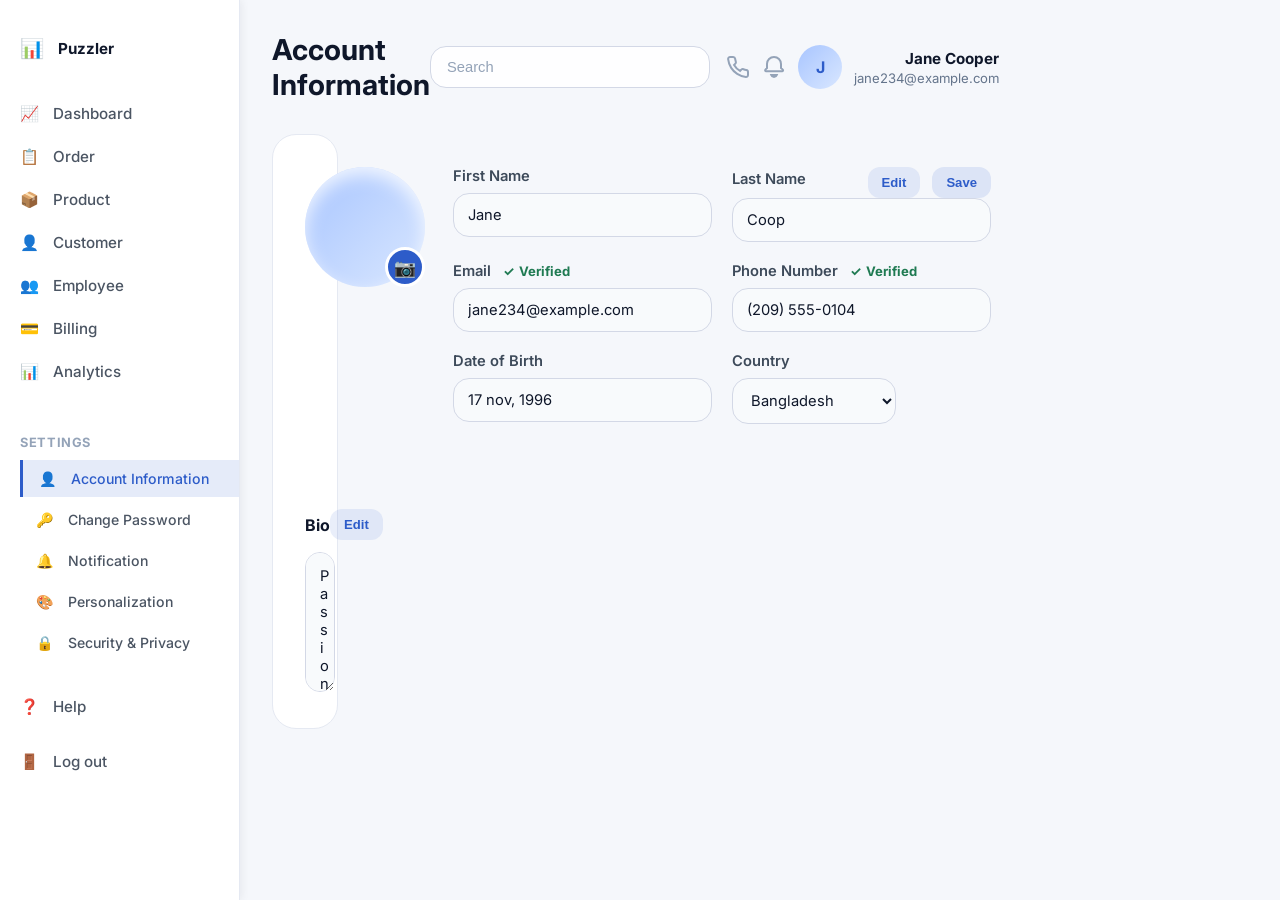
==== account-info.html @ 043b0a89 "Commit Co-authored-by: Copilot <copilot@github.com>" ====
<!DOCTYPE html>
<html lang="en">
<head>
  <meta charset="UTF-8" />
  <meta name="viewport" content="width=device-width, initial-scale=1.0" />
  <title>Account Information - Accountify</title>
  <link rel="preconnect" href="https://fonts.googleapis.com" />
  <link rel="preconnect" href="https://fonts.gstatic.com" crossorigin />
  <link href="https://fonts.googleapis.com/css2?family=Inter:wght@400;500;600;700&display=swap" rel="stylesheet" />
  <link rel="stylesheet" href="styles.css" />
  <style>
    body {
      background: #f5f7fb;
      min-height: 100vh;
      display: flex;
      margin: 0;
      padding: 0;
    }

    .page-container {
      display: grid;
      grid-template-columns: 240px 1fr;
      width: 100%;
      min-height: 100vh;
    }

    .sidebar {
      background: rgba(255, 255, 255, 0.95);
      border-right: 1px solid #e5e9f2;
      padding: 24px 0;
      position: fixed;
      left: 0;
      top: 0;
      width: 240px;
      height: 100vh;
      overflow-y: auto;
      box-shadow: 2px 0 8px rgba(15, 23, 42, 0.06);
    }

    .sidebar-item {
      display: flex;
      align-items: center;
      gap: 14px;
      padding: 12px 20px;
      color: #4b5563;
      text-decoration: none;
      font-size: 0.95rem;
      font-weight: 500;
      transition: background 0.2s ease, color 0.2s ease;
    }

    .sidebar-item:hover {
      background: rgba(45, 92, 201, 0.08);
      color: #2d5cc9;
    }

    .sidebar-item.active {
      background: rgba(45, 92, 201, 0.12);
      color: #2d5cc9;
      border-left: 3px solid #2d5cc9;
      padding-left: 17px;
    }

    .sidebar-section-title {
      padding: 18px 20px 10px;
      font-size: 0.8rem;
      font-weight: 700;
      color: #94a3b8;
      text-transform: uppercase;
      letter-spacing: 0.05em;
    }

    .sidebar-submenu {
      display: flex;
      flex-direction: column;
      gap: 4px;
      margin-left: 20px;
    }

    .sidebar-submenu .sidebar-item {
      padding: 10px 16px;
      font-size: 0.88rem;
    }

    .main-content {
      margin-left: 240px;
      padding: 32px;
      display: flex;
      flex-direction: column;
    }

    .account-header {
      display: flex;
      justify-content: space-between;
      align-items: center;
      margin-bottom: 32px;
    }

    .account-header h1 {
      margin: 0;
      font-size: 1.8rem;
      font-weight: 700;
      color: #0f172a;
    }

    .header-actions {
      display: flex;
      align-items: center;
      gap: 16px;
    }

    .search-box {
      width: 280px;
      padding: 12px 16px;
      border: 1px solid #d3d8e6;
      border-radius: 16px;
      background: rgba(255, 255, 255, 0.9);
      color: #4b5563;
      font-size: 0.92rem;
    }

    .search-box::placeholder {
      color: #94a3b8;
    }

    .user-profile-header {
      display: flex;
      align-items: center;
      gap: 12px;
    }

    .user-avatar {
      width: 44px;
      height: 44px;
      border-radius: 50%;
      background: linear-gradient(135deg, #a8c5ff, #d9e7ff);
      display: grid;
      place-items: center;
      color: #2d5cc9;
      font-weight: 700;
    }

    .user-info {
      text-align: right;
    }

    .user-name {
      margin: 0;
      font-size: 0.95rem;
      font-weight: 700;
      color: #0f172a;
    }

    .user-email {
      margin: 2px 0 0;
      font-size: 0.82rem;
      color: #64748b;
    }

    .account-content {
      background: rgba(255, 255, 255, 0.98);
      border: 1px solid #e5e9f2;
      border-radius: 24px;
      padding: 32px;
    }

    .profile-section {
      display: grid;
      grid-template-columns: 1fr 1fr;
      gap: 28px;
      margin-bottom: 36px;
      padding-bottom: 28px;
      border-bottom: 1px solid #f0f4f8;
    }

    .avatar-upload {
      display: flex;
      flex-direction: column;
      align-items: center;
    }

    .avatar-lg {
      width: 120px;
      height: 120px;
      border-radius: 50%;
      background: linear-gradient(135deg, #a8c5ff, #d9e7ff);
      display: grid;
      place-items: center;
      margin-bottom: 16px;
      position: relative;
    }

    .avatar-camera {
      position: absolute;
      bottom: 0;
      right: 0;
      width: 40px;
      height: 40px;
      border-radius: 50%;
      background: #2d5cc9;
      border: 3px solid white;
      display: grid;
      place-items: center;
      color: white;
      cursor: pointer;
      font-size: 1.1rem;
    }

    .form-group {
      margin-bottom: 20px;
    }

    .form-group label {
      display: block;
      margin-bottom: 8px;
      font-weight: 600;
      color: #3d4a5a;
      font-size: 0.92rem;
    }

    .form-row {
      display: grid;
      grid-template-columns: 1fr 1fr;
      gap: 20px;
    }

    .form-row.full {
      grid-template-columns: 1fr;
    }

    .form-input {
      padding: 12px 14px;
      border: 1px solid #d3d8e6;
      border-radius: 16px;
      background: #f8fafc;
      color: #0f172a;
      font-size: 0.92rem;
      font-family: inherit;
      transition: border-color 0.2s ease, box-shadow 0.2s ease;
    }

    .form-input:focus {
      outline: none;
      border-color: #2d5cc9;
      box-shadow: 0 0 0 5px rgba(45, 92, 201, 0.1);
    }

    .verified-badge {
      display: inline-flex;
      align-items: center;
      gap: 4px;
      margin-left: 8px;
      color: #1f7a52;
      font-size: 0.82rem;
      font-weight: 700;
    }

    .verified-badge::before {
      content: '✓';
      color: #1f7a52;
    }

    .field-actions {
      display: flex;
      gap: 12px;
      margin-left: auto;
    }

    .btn-edit {
      padding: 8px 14px;
      border: none;
      border-radius: 12px;
      background: rgba(45, 92, 201, 0.1);
      color: #2d5cc9;
      font-weight: 700;
      font-size: 0.82rem;
      cursor: pointer;
      transition: background 0.2s ease;
    }

    .btn-edit:hover {
      background: rgba(45, 92, 201, 0.18);
    }

    .btn-save {
      padding: 8px 14px;
      border: none;
      border-radius: 12px;
      background: rgba(45, 92, 201, 0.12);
      color: #2d5cc9;
      font-weight: 700;
      font-size: 0.82rem;
      cursor: pointer;
      transition: background 0.2s ease;
    }

    .btn-save:hover {
      background: rgba(45, 92, 201, 0.2);
    }

    .bio-section {
      margin-top: 28px;
    }

    .bio-header {
      display: flex;
      justify-content: space-between;
      align-items: center;
      margin-bottom: 12px;
    }

    .bio-header label {
      font-weight: 700;
      color: #0f172a;
    }

    .bio-textarea {
      width: 100%;
      min-height: 140px;
      padding: 14px;
      border: 1px solid #d3d8e6;
      border-radius: 16px;
      background: #f8fafc;
      color: #0f172a;
      font-family: inherit;
      font-size: 0.92rem;
      resize: vertical;
      transition: border-color 0.2s ease, box-shadow 0.2s ease;
    }

    .bio-textarea:focus {
      outline: none;
      border-color: #2d5cc9;
      box-shadow: 0 0 0 5px rgba(45, 92, 201, 0.1);
    }

    @media (max-width: 1024px) {
      .form-row {
        grid-template-columns: 1fr;
      }

      .profile-section {
        grid-template-columns: 1fr;
      }

      .page-container {
        grid-template-columns: 200px 1fr;
      }

      .main-content {
        margin-left: 200px;
      }

      .sidebar {
        width: 200px;
      }
    }

    @media (max-width: 768px) {
      .page-container {
        grid-template-columns: 1fr;
      }

      .sidebar {
        width: 100%;
        height: auto;
        position: relative;
        border-right: none;
        border-bottom: 1px solid #e5e9f2;
      }

      .main-content {
        margin-left: 0;
        padding: 20px;
      }

      .account-header {
        flex-direction: column;
        align-items: flex-start;
      }

      .header-actions {
        width: 100%;
        flex-direction: column;
      }

      .search-box {
        width: 100%;
      }

      .user-profile-header {
        width: 100%;
        justify-content: space-between;
      }

      .user-info {
        text-align: left;
      }
    }
  </style>
</head>
<body>
  <div class="page-container">
    <aside class="sidebar">
      <div class="sidebar-item" style="margin-bottom: 20px;">
        <span style="font-size: 1.2rem;">📊</span>
        <span style="font-weight: 700; color: #0f172a;">Puzzler</span>
      </div>
      <a href="index.html" class="sidebar-item">
        <span>📈</span>
        <span>Dashboard</span>
      </a>
      <a href="#" class="sidebar-item">
        <span>📋</span>
        <span>Order</span>
      </a>
      <a href="#" class="sidebar-item">
        <span>📦</span>
        <span>Product</span>
      </a>
      <a href="#" class="sidebar-item">
        <span>👤</span>
        <span>Customer</span>
      </a>
      <a href="#" class="sidebar-item">
        <span>👥</span>
        <span>Employee</span>
      </a>
      <a href="#" class="sidebar-item">
        <span>💳</span>
        <span>Billing</span>
      </a>
      <a href="#" class="sidebar-item">
        <span>📊</span>
        <span>Analytics</span>
      </a>
      <div style="margin-top: 24px;">
        <div class="sidebar-section-title">Settings</div>
        <div class="sidebar-submenu">
          <a href="account-info.html" class="sidebar-item active">
            <span>👤</span>
            <span>Account Information</span>
          </a>
          <a href="#" class="sidebar-item">
            <span>🔑</span>
            <span>Change Password</span>
          </a>
          <a href="#" class="sidebar-item">
            <span>🔔</span>
            <span>Notification</span>
          </a>
          <a href="#" class="sidebar-item">
            <span>🎨</span>
            <span>Personalization</span>
          </a>
          <a href="#" class="sidebar-item">
            <span>🔒</span>
            <span>Security & Privacy</span>
          </a>
        </div>
      </div>
      <a href="#" class="sidebar-item" style="margin-top: 24px;">
        <span>❓</span>
        <span>Help</span>
      </a>
      <a href="index.html" class="sidebar-item" style="margin-top: 12px;">
        <span>🚪</span>
        <span>Log out</span>
      </a>
    </aside>

    <main class="main-content">
      <div class="account-header">
        <h1>Account Information</h1>
        <div class="header-actions">
          <input type="text" class="search-box" placeholder="Search" />
          <div class="user-profile-header">
            <div style="display: flex; gap: 12px; align-items: center;">
              <svg style="width: 24px; height: 24px; color: #94a3b8;" viewBox="0 0 24 24" fill="none" stroke="currentColor" stroke-width="2"><path d="M22 16.92v3a2 2 0 0 1-2.18 2 19.79 19.79 0 0 1-8.63-3.07 19.5 19.5 0 0 1-6-6 19.79 19.79 0 0 1-3.07-8.67A2 2 0 0 1 4.11 2h3a2 2 0 0 1 2 1.72 12.84 12.84 0 0 0 .7 2.81 2 2 0 0 1-.45 2.11L8.09 9.91a16 16 0 0 0 6 6l1.27-1.27a2 2 0 0 1 2.11-.45 12.84 12.84 0 0 0 2.81.7A2 2 0 0 1 22 16.92z"></path></svg>
              <svg style="width: 24px; height: 24px; color: #94a3b8;" viewBox="0 0 24 24" fill="none" stroke="currentColor" stroke-width="2"><path d="M12 2a7 7 0 0 0-7 7v4l-1.6 1.6a1 1 0 0 0 .7 1.7h16a1 1 0 0 0 .7-1.7L19 13V9a7 7 0 0 0-7-7Zm0 20a3 3 0 0 0 2.83-2H9.17A3 3 0 0 0 12 22Z"/></svg>
            </div>
            <div class="user-avatar">J</div>
            <div class="user-info">
              <p class="user-name">Jane Cooper</p>
              <p class="user-email">jane234@example.com</p>
            </div>
          </div>
        </div>
      </div>

      <div class="account-content">
        <div class="profile-section">
          <div class="avatar-upload">
            <div class="avatar-lg">
              <div class="avatar-camera">📷</div>
            </div>
          </div>

          <div>
            <div class="form-row">
              <div class="form-group">
                <label>First Name</label>
                <input type="text" class="form-input" value="Jane" />
              </div>
              <div class="form-group">
                <div style="display: flex; justify-content: space-between; align-items: center;">
                  <label>Last Name</label>
                  <div class="field-actions">
                    <button class="btn-edit">Edit</button>
                    <button class="btn-save">Save</button>
                  </div>
                </div>
                <input type="text" class="form-input" value="Coop" />
              </div>
            </div>

            <div class="form-row">
              <div class="form-group">
                <label>Email <span class="verified-badge">Verified</span></label>
                <input type="email" class="form-input" value="jane234@example.com" />
              </div>
              <div class="form-group">
                <label>Phone Number <span class="verified-badge">Verified</span></label>
                <input type="tel" class="form-input" value="(209) 555-0104" />
              </div>
            </div>

            <div class="form-row">
              <div class="form-group">
                <label>Date of Birth</label>
                <input type="text" class="form-input" value="17 nov, 1996" />
              </div>
              <div class="form-group">
                <label>Country</label>
                <select class="form-input" style="cursor: pointer;">
                  <option>Bangladesh</option>
                  <option>United States</option>
                  <option>United Kingdom</option>
                </select>
              </div>
            </div>
          </div>
        </div>

        <div class="bio-section">
          <div class="bio-header">
            <label>Bio</label>
            <button class="btn-edit">Edit</button>
          </div>
          <textarea class="bio-textarea" readonly>Passionate about connecting businesses with the goodness of nature! 🌱 I'm on a mission to make organic food, medicine, fruits, and FMCG products easily accessible to B2B partners. 🌾 Health and sustainability drive my business ethos. 🌿 I love working closely with businesses that share our values. Let's grow together! 🌾</textarea>
        </div>
      </div>
    </main>
  </div>
</body>
</html>
---- styles.css ----
:root {
  color-scheme: light;
  font-family: 'Inter', system-ui, -apple-system, BlinkMacSystemFont, 'Segoe UI', sans-serif;
  color: #1a1f29;
  background: radial-gradient(circle at top left, rgba(255, 240, 179, 0.95), transparent 30%),
    radial-gradient(circle at top right, rgba(100, 125, 255, 0.18), transparent 25%),
    linear-gradient(135deg, #ffda6a 0%, #2d5cc9 100%);
}

* {
  box-sizing: border-box;
}

html, body {
  margin: 0;
  min-height: 100%;
}

body {
  min-height: 100vh;
  display: grid;
  place-items: center;
  padding: 24px;
  background: radial-gradient(circle at 15% 10%, rgba(255, 255, 255, 0.72), transparent 18%),
    radial-gradient(circle at 85% 20%, rgba(255, 255, 255, 0.18), transparent 18%),
    linear-gradient(135deg, #ffda6a 0%, #2d5cc9 100%);
}

.page-shell {
  width: min(1480px, 100%);
  margin: 0 auto;
}

.dashboard-shell {
  background: rgba(255, 255, 255, 0.55);
  border: 1px solid rgba(255, 255, 255, 0.55);
  box-shadow: 0 40px 120px rgba(36, 54, 136, 0.18);
  backdrop-filter: blur(25px);
  border-radius: 28px;
  padding: 32px;
}

.topbar {
  display: flex;
  align-items: center;
  justify-content: space-between;
  gap: 24px;
  margin-bottom: 32px;
}

.brand-group {
  display: flex;
  align-items: center;
  gap: 14px;
}

.brand-mark {
  width: 46px;
  height: 46px;
  border-radius: 16px;
  display: grid;
  place-items: center;
  background: rgba(255, 255, 255, 0.7);
  color: #2d5cc9;
  font-weight: 700;
  box-shadow: inset 0 1px 0 rgba(255, 255, 255, 0.8);
}

.brand-name {
  font-size: 1.15rem;
  font-weight: 700;
  letter-spacing: -0.02em;
}

.top-nav {
  display: flex;
  flex-wrap: wrap;
  align-items: center;
  gap: 12px;
}

.top-nav a {
  color: #4b556a;
  text-decoration: none;
  padding: 12px 18px;
  border-radius: 999px;
  font-size: 0.95rem;
  transition: background 0.25s ease, color 0.25s ease;
}

.top-nav a:hover {
  background: rgba(255, 255, 255, 0.75);
  color: #111827;
}

.top-nav a.active {
  background: rgba(29, 30, 48, 0.88);
  color: #f8fafc;
}

.top-actions {
  display: flex;
  align-items: center;
  gap: 14px;
}

.icon-btn {
  width: 44px;
  height: 44px;
  border: none;
  border-radius: 16px;
  background: rgba(255, 255, 255, 0.65);
  display: grid;
  place-items: center;
  color: #3b4b6b;
  box-shadow: 0 10px 24px rgba(21, 41, 87, 0.08);
  transition: transform 0.25s ease, background 0.25s ease;
}

.icon-btn:hover {
  transform: translateY(-1px);
  background: rgba(255, 255, 255, 0.95);
}

.icon-btn svg {
  width: 20px;
  height: 20px;
  fill: currentColor;
}

.icon-btn .dot {
  position: absolute;
  top: 9px;
  right: 9px;
  width: 8px;
  height: 8px;
  border-radius: 50%;
  background: #2d5cc9;
}

.avatar-sm,
.avatar-lg {
  border-radius: 50%;
  box-shadow: inset 0 8px 18px rgba(255, 255, 255, 0.8);
  object-fit: cover;
}

..avatar-img {
  display: block;
}

.account-trigger {
  cursor: pointer;
}

.modal-overlay {
  position: fixed;
  inset: 0;
  display: flex;
  align-items: center;
  justify-content: center;
  padding: 28px;
  background: rgba(15, 23, 42, 0.35);
  backdrop-filter: blur(6px);
  opacity: 0;
  pointer-events: none;
  transition: opacity 0.25s ease;
  z-index: 50;
}

.modal-overlay.active {
  opacity: 1;
  pointer-events: auto;
}

.login-modal {
  width: min(460px, 100%);
  background: rgba(255, 255, 255, 0.97);
  border-radius: 26px;
  border: 1px solid rgba(255, 255, 255, 0.92);
  padding: 32px 28px 24px;
  box-shadow: 0 32px 90px rgba(15, 24, 63, 0.25);
  position: relative;
}

.modal-close {
  position: absolute;
  top: 18px;
  right: 18px;
  width: 38px;
  height: 38px;
  border: none;
  border-radius: 14px;
  background: rgba(236, 241, 255, 0.95);
  color: #475569;
  display: grid;
  place-items: center;
  cursor: pointer;
}

.modal-close:hover {
  background: rgba(255, 255, 255, 1);
}

.login-modal h2 {
  margin: 0;
  font-size: 1.35rem;
  font-weight: 700;
  text-align: center;
  color: #111827;
}

.login-field {
  margin-top: 22px;
}

.login-field label {
  display: block;
  margin-bottom: 10px;
  color: #4b5563;
  font-size: 0.92rem;
  font-weight: 600;
}

.login-field input {
  width: 100%;
  border: 1px solid #d3d8e6;
  border-radius: 18px;
  padding: 16px 16px;
  background: #f8fafc;
  color: #0f172a;
  font-size: 1rem;
  outline: none;
  transition: border-color 0.2s ease, box-shadow 0.2s ease;
}

.login-field input:focus {
  border-color: #7d9cff;
  box-shadow: 0 0 0 5px rgba(125, 156, 255, 0.15);
}

.login-btn {
  width: 100%;
  margin-top: 22px;
  padding: 16px;
  border: none;
  border-radius: 18px;
  background: #2d5cc9;
  color: #ffffff;
  font-size: 1rem;
  font-weight: 700;
  cursor: pointer;
  transition: transform 0.2s ease, box-shadow 0.2s ease;
}

.login-btn:hover {
  transform: translateY(-1px);
  box-shadow: 0 18px 35px rgba(45, 92, 201, 0.24);
}

.hidden {
  display: none !important;
}

.modal-actions {
  display: flex;
  justify-content: space-between;
  align-items: center;
  margin-top: 20px;
  color: #64748b;
  font-size: 0.92rem;
}

.modal-actions a {
  color: #2d5cc9;
  text-decoration: none;
  font-weight: 700;
}

.avatar-sm {
  width: 44px;
  height: 44px;
}

.avatar-lg {
  width: 96px;
  height: 96px;
  margin-bottom: 20px;
}

.content-grid {
  display: grid;
  gap: 28px;
  grid-template-columns: 340px 1fr;
}

.sidebar-card,
.main-cards {
  background: rgba(255, 255, 255, 0.66);
  border: 1px solid rgba(255, 255, 255, 0.7);
  backdrop-filter: blur(20px);
  border-radius: 28px;
  padding: 26px;
  box-shadow: 0 18px 60px rgba(23, 37, 84, 0.08);
}

.profile-card {
  text-align: center;
  padding: 24px 18px;
  border-radius: 28px;
  background: rgba(255, 255, 255, 0.9);
  border: 1px solid rgba(255, 255, 255, 0.8);
}

.profile-text h1 {
  margin: 0;
  font-size: 1.45rem;
  line-height: 1.2;
}

.profile-text p {
  margin: 10px 0 16px;
  color: #5b677b;
  font-size: 0.95rem;
}

.badge {
  display: inline-flex;
  padding: 8px 14px;
  border-radius: 999px;
  background: rgba(45, 92, 201, 0.12);
  color: #2d5cc9;
  font-size: 0.85rem;
  font-weight: 600;
}

.actions-row {
  margin-top: 24px;
  display: grid;
  grid-template-columns: repeat(4, minmax(0, 1fr));
  gap: 14px;
}

.action-icon {
  min-height: 64px;
  border: none;
  border-radius: 22px;
  background: rgba(255, 255, 255, 0.84);
  display: grid;
  place-items: center;
  color: #2e3d62;
  box-shadow: 0 10px 24px rgba(21, 41, 87, 0.06);
  transition: transform 0.2s ease;
}

.action-icon:hover {
  transform: translateY(-2px);
}

.action-icon svg {
  width: 24px;
  height: 24px;
  fill: currentColor;
}

.detail-group {
  margin-top: 28px;
}

.detail-header {
  margin-bottom: 18px;
  font-weight: 600;
  color: #2b3a57;
}

.detail-row {
  display: grid;
  grid-template-columns: 52px 1fr 40px;
  align-items: center;
  gap: 14px;
  padding: 16px 18px;
  margin-bottom: 14px;
  border-radius: 20px;
  background: rgba(247, 249, 255, 0.95);
  border: 1px solid rgba(225, 231, 255, 0.9);
}

.detail-icon {
  width: 52px;
  height: 52px;
  border-radius: 18px;
  display: grid;
  place-items: center;
  background: #f4f7ff;
  color: #2d5cc9;
  font-weight: 700;
}

.detail-row strong {
  display: block;
  font-size: 0.92rem;
  margin-bottom: 4px;
  color: #263248;
}

.detail-row p {
  margin: 0;
  color: #67738a;
  font-size: 0.92rem;
  word-break: break-word;
}

.mini-btn {
  width: 38px;
  height: 38px;
  border: none;
  border-radius: 14px;
  background: rgba(255, 255, 255, 0.92);
  color: #4b5563;
  cursor: pointer;
}

.stats-grid {
  display: grid;
  grid-template-columns: repeat(3, minmax(0, 1fr));
  gap: 20px;
  margin-bottom: 28px;
}

.stat-card {
  display: grid;
  grid-template-columns: 56px 1fr auto;
  align-items: center;
  gap: 16px;
  padding: 24px;
  border-radius: 24px;
  box-shadow: 0 18px 40px rgba(20, 31, 76, 0.08);
  background: rgba(255, 255, 255, 0.82);
  border: 1px solid rgba(255, 255, 255, 0.7);
}

.stat-icon {
  width: 56px;
  height: 56px;
  display: grid;
  place-items: center;
  border-radius: 18px;
  background: rgba(255, 255, 255, 0.9);
  box-shadow: inset 0 5px 14px rgba(255, 255, 255, 0.7);
  font-size: 1.35rem;
}

.stat-card h2 {
  margin: 4px 0 0;
  font-size: 1.6rem;
  letter-spacing: -0.03em;
}

.stat-card p {
  margin: 0;
  color: #6e7b96;
  font-weight: 500;
}

.stat-badge {
  display: inline-flex;
  padding: 10px 14px;
  border-radius: 999px;
  background: rgba(45, 92, 201, 0.1);
  color: #2d5cc9;
  font-weight: 700;
  font-size: 0.85rem;
}

.blue-card .stat-badge { background: rgba(68, 103, 255, 0.12); color: #2d5cc9; }
.green-card .stat-badge { background: rgba(60, 163, 124, 0.14); color: #1f7a52; }
.orange-card .stat-badge { background: rgba(255, 162, 77, 0.16); color: #b56a23; }

.detailed-panel {
  background: rgba(255, 255, 255, 0.78);
  border-radius: 28px;
  border: 1px solid rgba(255, 255, 255, 0.8);
  padding: 24px;
  box-shadow: inset 0 1px 0 rgba(255, 255, 255, 0.8);
}

.panel-heading {
  margin-bottom: 18px;
  font-weight: 700;
  font-size: 1rem;
}

.info-grid {
  display: grid;
  gap: 18px;
  grid-template-columns: repeat(3, minmax(0, 1fr));
}

.info-card {
  background: rgba(255, 255, 255, 0.85);
  border-radius: 24px;
  padding: 22px;
  border: 1px solid rgba(255, 255, 255, 0.85);
  box-shadow: 0 15px 30px rgba(24, 40, 89, 0.06);
}

.info-card small {
  color: #74819a;
  display: block;
  margin-bottom: 8px;
}

.info-card h3 {
  margin: 0;
  font-size: 1.05rem;
  line-height: 1.35;
}

.info-footer {
  margin-top: 22px;
  display: flex;
  justify-content: space-between;
  align-items: center;
  gap: 12px;
}

.info-footer p {
  margin: 0;
  font-size: 1rem;
  font-weight: 700;
}

.status-pill {
  padding: 8px 12px;
  border-radius: 999px;
  font-size: 0.82rem;
  font-weight: 700;
  text-transform: uppercase;
  letter-spacing: 0.04em;
}

.status-pill.in-progress { background: rgba(60, 163, 249, 0.14); color: #156fbd; }
.status-pill.completed { background: rgba(74, 212, 145, 0.18); color: #1d7c55; }
.status-pill.reviewing { background: rgba(255, 177, 75, 0.14); color: #9f5b11; }
.status-pill.assigned { background: rgba(145, 158, 171, 0.16); color: #4f5d77; }
.status-pill.rejected { background: rgba(199, 206, 218, 0.18); color: #6f7d96; }

.info-blue { background: linear-gradient(135deg, rgba(81, 136, 255, 0.16), rgba(255,255,255,0.68)); }
.info-green { background: linear-gradient(135deg, rgba(122, 214, 165, 0.16), rgba(255,255,255,0.72)); }
.info-orange { background: linear-gradient(135deg, rgba(255, 175, 98, 0.16), rgba(255,255,255,0.72)); }
.info-gray { background: rgba(249, 250, 253, 0.95); }
.info-light { background: rgba(250, 251, 255, 0.92); }

.bottom-cards {
  display: grid;
  grid-template-columns: 1.35fr 1fr;
  gap: 22px;
  margin-top: 28px;
}

.analytics-card,
.funnel-card {
  background: rgba(255, 255, 255, 0.88);
  border-radius: 28px;
  border: 1px solid rgba(255, 255, 255, 0.8);
  padding: 24px;
  box-shadow: 0 18px 40px rgba(23, 37, 84, 0.07);
}

.chart-shell {
  position: relative;
  margin: 18px 0 12px;
  padding: 20px;
  border-radius: 28px;
  background: rgba(240, 252, 244, 0.9);
}

.chart-tooltip {
  position: absolute;
  top: 16px;
  left: 38%;
  padding: 10px 14px;
  border-radius: 16px;
  background: #ffffff;
  border: 1px solid rgba(45, 92, 201, 0.12);
  color: #1f6d4c;
  font-weight: 700;
  box-shadow: 0 18px 32px rgba(56, 103, 93, 0.08);
}

.chart-graphic {
  width: 100%;
  display: block;
}

.chart-meta {
  display: flex;
  justify-content: space-between;
  color: #64748b;
  font-size: 0.92rem;
  margin-top: 12px;
}

.chart-note {
  margin: 16px 0 0;
  color: #5d6c85;
  font-size: 0.96rem;
}

.funnel-item {
  display: flex;
  justify-content: space-between;
  align-items: flex-start;
  gap: 20px;
  padding: 18px 20px;
  margin-bottom: 16px;
  background: rgba(248, 250, 255, 0.95);
  border-radius: 22px;
  border: 1px solid rgba(226, 232, 240, 0.9);
}

.funnel-item:last-child {
  margin-bottom: 0;
}

.funnel-item strong {
  display: block;
  color: #212d4f;
  font-size: 1rem;
  margin-bottom: 6px;
}

.funnel-item p {
  margin: 0;
  color: #66788a;
  font-size: 0.92rem;
}

.funnel-item span {
  display: block;
  font-size: 1rem;
  font-weight: 700;
  color: #1e293b;
  margin-bottom: 8px;
}

.funnel-item small {
  color: #6b7d93;
}

@media (max-width: 1180px) {
  .content-grid {
    grid-template-columns: 1fr;
  }
  .stats-grid {
    grid-template-columns: 1fr;
  }
  .info-grid {
    grid-template-columns: 1fr;
  }
  .bottom-cards {
    grid-template-columns: 1fr;
  }
}

@media (max-width: 720px) {
  body {
    padding: 16px;
  }
  .dashboard-shell {
    padding: 20px;
  }
  .topbar {
    flex-direction: column;
    align-items: stretch;
  }
  .top-actions {
    justify-content: flex-end;
  }
  .top-nav {
    justify-content: center;
  }
}

.modal-back {
  position: absolute;
  top: 18px;
  left: 18px;
  width: 38px;
  height: 38px;
  border: none;
  border-radius: 14px;
  background: rgba(236, 241, 255, 0.95);
  color: #475569;
  display: grid;
  place-items: center;
  cursor: pointer;
  font-size: 1.25rem;
  transition: background 0.2s ease;
}

.modal-back:hover {
  background: rgba(255, 255, 255, 1);
}

.verification-field {
  position: relative;
}

.verification-input-group {
  display: grid;
  grid-template-columns: 1fr auto;
  gap: 12px;
  align-items: stretch;
}

.verification-input-group input {
  width: 100%;
  border: 1px solid #d3d8e6;
  border-radius: 18px;
  padding: 16px;
  background: #f8fafc;
  color: #0f172a;
  font-size: 1rem;
  outline: none;
  transition: border-color 0.2s ease, box-shadow 0.2s ease;
}

.send-btn {
  padding: 12px 18px;
  border: 1px solid #d3d8e6;
  border-radius: 14px;
  background: rgba(255, 255, 255, 0.9);
  color: #2d5cc9;
  font-weight: 700;
  font-size: 0.88rem;
  cursor: pointer;
  transition: background 0.2s ease, border-color 0.2s ease;
}

.send-btn:hover {
  background: rgba(45, 92, 201, 0.08);
  border-color: #2d5cc9;
}

.reset-help {
  margin-top: 26px;
  padding-top: 24px;
  border-top: 1px solid #e2e8f0;
}

.help-question {
  margin: 0 0 14px;
  color: #3d4a5a;
  font-size: 0.95rem;
  font-weight: 600;
}

.help-list {
  margin: 0;
  padding-left: 20px;
  color: #5d6c85;
  font-size: 0.92rem;
  line-height: 1.6;
}

.help-list li {
  margin-bottom: 10px;
}

.help-list li:last-child {
  margin-bottom: 0;
}

.checkbox-field {
  display: flex;
  align-items: center;
}

.checkbox-field label {
  display: flex;
  align-items: center;
  gap: 10px;
  margin-bottom: 0;
  color: #4b5563;
  font-size: 0.92rem;
  font-weight: 500;
  cursor: pointer;
}

.checkbox-field input[type="checkbox"] {
  width: 20px;
  height: 20px;
  border-radius: 8px;
  border: 2px solid #d3d8e6;
  background: #f8fafc;
  cursor: pointer;
  accent-color: #2d5cc9;
}

.checkbox-field strong {
  color: #2d5cc9;
  text-decoration: underline;
  font-weight: 700;
}

.notification-wrapper {
  position: relative;
}

.notification-panel {
  position: absolute;
  top: calc(100% + 12px);
  right: 0;
  width: 380px;
  max-height: 520px;
  background: rgba(255, 255, 255, 0.98);
  border: 1px solid rgba(225, 231, 240, 0.95);
  border-radius: 24px;
  box-shadow: 0 24px 70px rgba(15, 23, 42, 0.18);
  backdrop-filter: blur(12px);
  opacity: 0;
  pointer-events: none;
  transform: translateY(-8px);
  transition: opacity 0.25s ease, transform 0.25s ease, pointer-events 0.25s ease;
  z-index: 40;
}

.notification-panel.active {
  opacity: 1;
  pointer-events: auto;
  transform: translateY(0);
}

.notification-header {
  display: flex;
  justify-content: space-between;
  align-items: center;
  padding: 18px 20px;
  border-bottom: 1px solid #f0f4f8;
}

.notification-header h3 {
  margin: 0;
  font-size: 1.05rem;
  font-weight: 700;
  color: #0f172a;
}

.mark-read {
  color: #2d5cc9;
  font-size: 0.88rem;
  font-weight: 700;
  text-decoration: none;
  cursor: pointer;
  transition: color 0.2s ease;
}

.mark-read:hover {
  color: #1e3fa8;
}

.notification-controls {
  padding: 12px 20px;
  border-bottom: 1px solid #f0f4f8;
}

.sound-toggle {
  display: flex;
  align-items: center;
  gap: 10px;
  cursor: pointer;
  user-select: none;
}

.sound-toggle input[type="checkbox"] {
  width: 18px;
  height: 18px;
  border-radius: 6px;
  border: 2px solid #d3d8e6;
  cursor: pointer;
  accent-color: #2d5cc9;
}

.sound-toggle span {
  color: #3d4a5a;
  font-size: 0.92rem;
  font-weight: 600;
}

.notification-list {
  max-height: 320px;
  overflow-y: auto;
  padding: 8px 0;
}

.notification-item {
  display: flex;
  gap: 14px;
  padding: 14px 16px;
  border-bottom: 1px solid #f8fafc;
  transition: background 0.2s ease;
  cursor: pointer;
}

.notification-item:hover {
  background: rgba(245, 248, 255, 0.85);
}

.notification-item.unread {
  background: rgba(45, 92, 201, 0.05);
}

.notif-avatar {
  width: 44px;
  height: 44px;
  border-radius: 50%;
  display: grid;
  place-items: center;
  background: linear-gradient(135deg, #a8c5ff, #d9e7ff);
  color: #2d5cc9;
  font-weight: 700;
  flex-shrink: 0;
}

.notif-content {
  flex: 1;
  min-width: 0;
}

.notif-content strong {
  display: block;
  color: #1a2332;
  font-size: 0.92rem;
  line-height: 1.35;
  margin-bottom: 4px;
  word-break: break-word;
}

.notif-content small {
  color: #94a3b8;
  font-size: 0.85rem;
}

.see-more {
  display: block;
  width: 100%;
  padding: 14px;
  text-align: center;
  color: #2d5cc9;
  font-size: 0.92rem;
  font-weight: 700;
  text-decoration: none;
  border-top: 1px solid #f0f4f8;
  transition: background 0.2s ease;
}

.see-more:hover {
  background: rgba(245, 248, 255, 0.9);
}
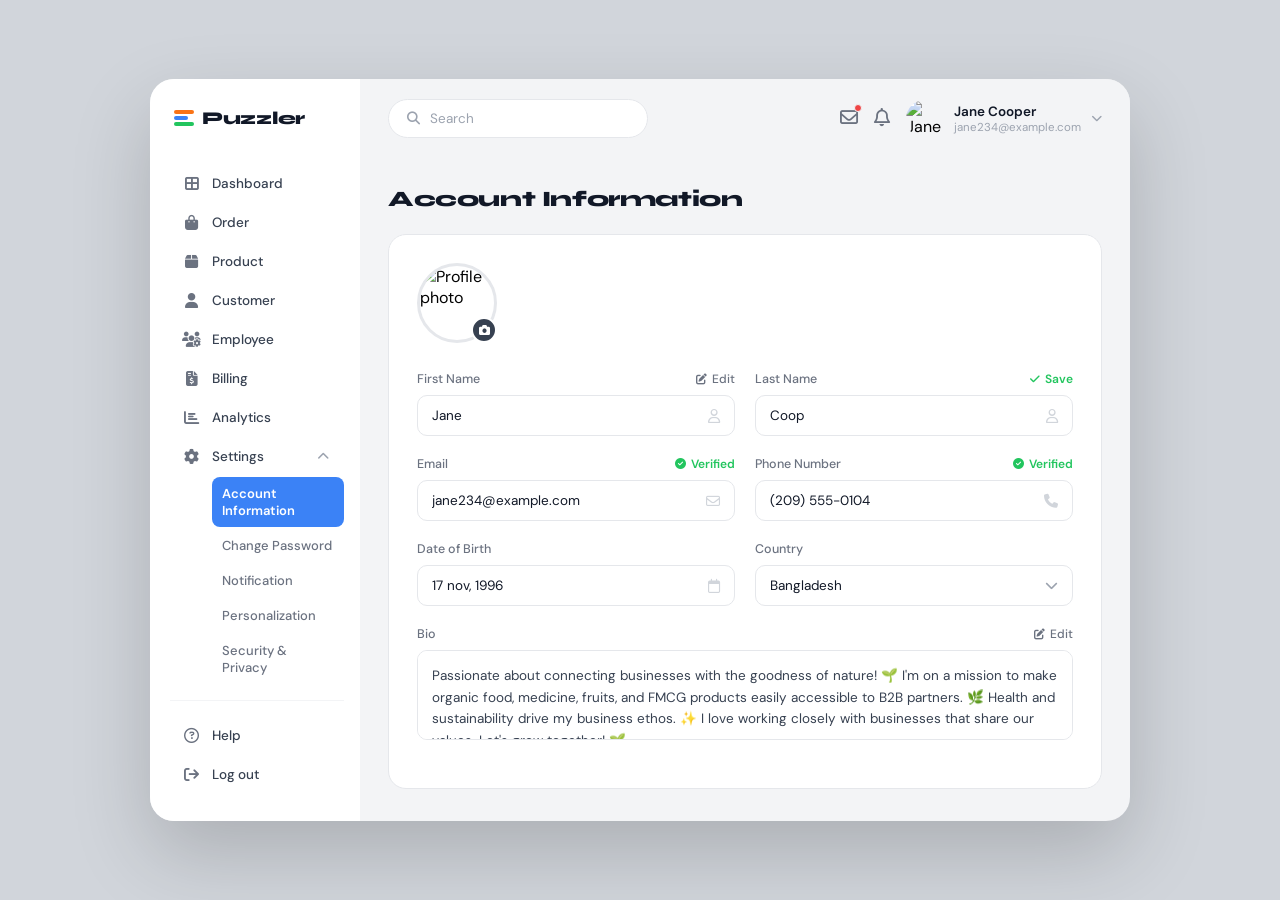
==== commit f332f4ad: "Commit" ====
--- a/account-info.html
+++ b/account-info.html
@@ -2,555 +2,600 @@
 <html lang="en">
 <head>
   <meta charset="UTF-8" />
-  <meta name="viewport" content="width=device-width, initial-scale=1.0" />
-  <title>Account Information - Accountify</title>
-  <link rel="preconnect" href="https://fonts.googleapis.com" />
-  <link rel="preconnect" href="https://fonts.gstatic.com" crossorigin />
-  <link href="https://fonts.googleapis.com/css2?family=Inter:wght@400;500;600;700&display=swap" rel="stylesheet" />
-  <link rel="stylesheet" href="styles.css" />
+  <meta name="viewport" content="width=device-width, initial-scale=1.0"/>
+  <title>Puzzler – Account Information</title>
+  <link rel="stylesheet" href="https://cdnjs.cloudflare.com/ajax/libs/font-awesome/6.5.1/css/all.min.css"/>
+  <link href="https://fonts.googleapis.com/css2?family=DM+Sans:wght@400;500;600;700&family=Syne:wght@700;800&display=swap" rel="stylesheet"/>
+
   <style>
+    /* CSS: Reset & base */
+    *, *::before, *::after { box-sizing: border-box; margin: 0; padding: 0; }
+
     body {
-      background: #f5f7fb;
+      font-family: 'DM Sans', sans-serif;
+      background: #d1d5db;
       min-height: 100vh;
       display: flex;
-      margin: 0;
+      align-items: center;
+      justify-content: center;
+    }
+
+    /* CSS: Outer shell wrapper */
+    dash {
+      display: flex;
+      width: 980px;
+      min-height: 660px;
+      background: #f3f4f6;
+      border-radius: 24px;
+      overflow: hidden;
+      box-shadow: 0 32px 80px rgba(0,0,0,0.18);
+    }
+
+    /* ─── SIDEBAR ─────────────────────────────────────────── */
+    side {
+      display: flex;
+      flex-direction: column;
+      width: 210px;
+      background: #ffffff;
+      padding: 28px 16px 28px 20px;
+      flex-shrink: 0;
+    }
+
+    side hd {
+      display: flex;
+      align-items: center;
+      gap: 8px;
+      margin-bottom: 36px;
+      padding-left: 4px;
+    }
+
+    /* CSS: Puzzler logo icon stack */
+    side hd lgico {
+      display: flex;
+      flex-direction: column;
+      gap: 2px;
+    }
+    side hd lgico span {
+      display: block;
+      height: 4px;
+      border-radius: 2px;
+    }
+    side hd lgico span:nth-child(1) { width: 20px; background: #f97316; }
+    side hd lgico span:nth-child(2) { width: 14px; background: #3b82f6; }
+    side hd lgico span:nth-child(3) { width: 20px; background: #22c55e; }
+
+    side hd h2 {
+      font-family: 'Syne', sans-serif;
+      font-size: 18px;
+      font-weight: 800;
+      color: #111827;
+      letter-spacing: -0.3px;
+    }
+
+    side bd {
+      display: flex;
+      flex-direction: column;
+      gap: 2px;
+      flex: 1;
+    }
+
+    /* CSS: Nav item */
+    navi {
+      display: flex;
+      align-items: center;
+      gap: 12px;
+      padding: 10px 12px;
+      border-radius: 10px;
+      cursor: pointer;
+      transition: background 0.18s;
+    }
+    navi:hover { background: #f3f4f6; }
+    navi i { font-size: 15px; color: #6b7280; width: 18px; text-align: center; }
+    navi tx { font-size: 13.5px; font-weight: 500; color: #374151; }
+
+    /* CSS: Settings section with sub-items */
+    navg {
+      display: flex;
+      flex-direction: column;
+    }
+    navg > navi { justify-content: space-between; }
+    navg > navi navl { display: flex; align-items: center; gap: 12px; }
+    navg > navi navl i { font-size: 15px; color: #6b7280; width: 18px; text-align: center; }
+    navg > navi navl tx { font-size: 13.5px; font-weight: 500; color: #374151; }
+    navg > navi > i { font-size: 12px; color: #9ca3af; }
+
+    subs {
+      display: flex;
+      flex-direction: column;
+      gap: 2px;
+      padding-left: 42px;
+      margin-top: 2px;
+    }
+    subs subn {
+      display: block;
+      font-size: 13px;
+      font-weight: 500;
+      color: #6b7280;
+      padding: 8px 10px;
+      border-radius: 8px;
+      cursor: pointer;
+      transition: background 0.15s, color 0.15s;
+    }
+    subs subn:hover { color: #111827; background: #f3f4f6; }
+    subs subn.active {
+      background: #3b82f6;
+      color: #fff;
+      font-weight: 600;
+    }
+
+    side ft {
+      display: flex;
+      flex-direction: column;
+      gap: 2px;
+      margin-top: 16px;
+      border-top: 1px solid #f3f4f6;
+      padding-top: 16px;
+    }
+
+    /* ─── MAIN CONTENT ────────────────────────────────────── */
+    main {
+      display: flex;
+      flex-direction: column;
+      flex: 1;
       padding: 0;
-    }
-
-    .page-container {
-      display: grid;
-      grid-template-columns: 240px 1fr;
+      overflow: hidden;
+    }
+
+    /* CSS: Top navbar */
+    main hd {
+      display: flex;
+      align-items: center;
+      justify-content: space-between;
+      padding: 20px 28px;
+      background: #f3f4f6;
+    }
+
+    srch {
+      display: flex;
+      align-items: center;
+      gap: 10px;
+      background: #ffffff;
+      border: 1px solid #e5e7eb;
+      border-radius: 50px;
+      padding: 10px 18px;
+      width: 260px;
+    }
+    srch i { color: #9ca3af; font-size: 13px; }
+    srch input {
+      border: none;
+      outline: none;
+      font-family: 'DM Sans', sans-serif;
+      font-size: 13.5px;
+      color: #374151;
+      background: transparent;
       width: 100%;
-      min-height: 100vh;
-    }
-
-    .sidebar {
-      background: rgba(255, 255, 255, 0.95);
-      border-right: 1px solid #e5e9f2;
-      padding: 24px 0;
-      position: fixed;
-      left: 0;
-      top: 0;
-      width: 240px;
-      height: 100vh;
+    }
+    srch input::placeholder { color: #9ca3af; }
+
+    tprt {
+      display: flex;
+      align-items: center;
+      gap: 16px;
+    }
+    tprt ico {
+      position: relative;
+      cursor: pointer;
+    }
+    tprt ico i { font-size: 18px; color: #6b7280; }
+    tprt ico bdg {
+      position: absolute;
+      top: -4px; right: -4px;
+      width: 8px; height: 8px;
+      background: #ef4444;
+      border-radius: 50%;
+      border: 1.5px solid #f3f4f6;
+    }
+
+    avtr {
+      display: flex;
+      align-items: center;
+      gap: 10px;
+      cursor: pointer;
+    }
+    avtr img {
+      width: 38px; height: 38px;
+      border-radius: 50%;
+      object-fit: cover;
+    }
+    avtr txs {
+      display: flex;
+      flex-direction: column;
+    }
+    avtr txs p:first-child { font-size: 13.5px; font-weight: 600; color: #111827; }
+    avtr txs p:last-child  { font-size: 11.5px; color: #9ca3af; }
+    avtr i { font-size: 11px; color: #9ca3af; }
+
+    /* CSS: Page body */
+    main bd {
+      flex: 1;
+      padding: 28px 28px 20px;
       overflow-y: auto;
-      box-shadow: 2px 0 8px rgba(15, 23, 42, 0.06);
-    }
-
-    .sidebar-item {
-      display: flex;
-      align-items: center;
-      gap: 14px;
-      padding: 12px 20px;
-      color: #4b5563;
-      text-decoration: none;
-      font-size: 0.95rem;
-      font-weight: 500;
-      transition: background 0.2s ease, color 0.2s ease;
-    }
-
-    .sidebar-item:hover {
-      background: rgba(45, 92, 201, 0.08);
-      color: #2d5cc9;
-    }
-
-    .sidebar-item.active {
-      background: rgba(45, 92, 201, 0.12);
-      color: #2d5cc9;
-      border-left: 3px solid #2d5cc9;
-      padding-left: 17px;
-    }
-
-    .sidebar-section-title {
-      padding: 18px 20px 10px;
-      font-size: 0.8rem;
-      font-weight: 700;
-      color: #94a3b8;
-      text-transform: uppercase;
-      letter-spacing: 0.05em;
-    }
-
-    .sidebar-submenu {
-      display: flex;
-      flex-direction: column;
-      gap: 4px;
-      margin-left: 20px;
-    }
-
-    .sidebar-submenu .sidebar-item {
-      padding: 10px 16px;
-      font-size: 0.88rem;
-    }
-
-    .main-content {
-      margin-left: 240px;
-      padding: 32px;
-      display: flex;
-      flex-direction: column;
-    }
-
-    .account-header {
-      display: flex;
-      justify-content: space-between;
-      align-items: center;
-      margin-bottom: 32px;
-    }
-
-    .account-header h1 {
-      margin: 0;
-      font-size: 1.8rem;
-      font-weight: 700;
-      color: #0f172a;
-    }
-
-    .header-actions {
-      display: flex;
-      align-items: center;
-      gap: 16px;
-    }
-
-    .search-box {
-      width: 280px;
-      padding: 12px 16px;
-      border: 1px solid #d3d8e6;
-      border-radius: 16px;
-      background: rgba(255, 255, 255, 0.9);
-      color: #4b5563;
-      font-size: 0.92rem;
-    }
-
-    .search-box::placeholder {
-      color: #94a3b8;
-    }
-
-    .user-profile-header {
-      display: flex;
-      align-items: center;
-      gap: 12px;
-    }
-
-    .user-avatar {
-      width: 44px;
-      height: 44px;
+    }
+
+    main bd h1 {
+      font-family: 'Syne', sans-serif;
+      font-size: 22px;
+      font-weight: 800;
+      color: #111827;
+      margin-bottom: 22px;
+      letter-spacing: -0.4px;
+    }
+
+    /* CSS: Account info card */
+    acrd {
+      display: block;
+      background: #ffffff;
+      border-radius: 18px;
+      padding: 28px;
+      border: 1px solid #e5e7eb;
+    }
+
+    /* CSS: Avatar upload area */
+    avup {
+      display: flex;
+      align-items: flex-end;
+      gap: 0;
+      margin-bottom: 28px;
+      width: fit-content;
+      position: relative;
+    }
+    avup img {
+      width: 80px; height: 80px;
       border-radius: 50%;
-      background: linear-gradient(135deg, #a8c5ff, #d9e7ff);
-      display: grid;
-      place-items: center;
-      color: #2d5cc9;
-      font-weight: 700;
-    }
-
-    .user-info {
-      text-align: right;
-    }
-
-    .user-name {
-      margin: 0;
-      font-size: 0.95rem;
-      font-weight: 700;
-      color: #0f172a;
-    }
-
-    .user-email {
-      margin: 2px 0 0;
-      font-size: 0.82rem;
-      color: #64748b;
-    }
-
-    .account-content {
-      background: rgba(255, 255, 255, 0.98);
-      border: 1px solid #e5e9f2;
-      border-radius: 24px;
-      padding: 32px;
-    }
-
-    .profile-section {
-      display: grid;
-      grid-template-columns: 1fr 1fr;
-      gap: 28px;
-      margin-bottom: 36px;
-      padding-bottom: 28px;
-      border-bottom: 1px solid #f0f4f8;
-    }
-
-    .avatar-upload {
-      display: flex;
-      flex-direction: column;
-      align-items: center;
-    }
-
-    .avatar-lg {
-      width: 120px;
-      height: 120px;
+      object-fit: cover;
+      border: 3px solid #e5e7eb;
+    }
+    avup camico {
+      position: absolute;
+      bottom: 0; right: 0;
+      width: 26px; height: 26px;
+      background: #374151;
       border-radius: 50%;
-      background: linear-gradient(135deg, #a8c5ff, #d9e7ff);
-      display: grid;
-      place-items: center;
-      margin-bottom: 16px;
-      position: relative;
-    }
-
-    .avatar-camera {
-      position: absolute;
-      bottom: 0;
-      right: 0;
-      width: 40px;
-      height: 40px;
-      border-radius: 50%;
-      background: #2d5cc9;
-      border: 3px solid white;
-      display: grid;
-      place-items: center;
-      color: white;
-      cursor: pointer;
-      font-size: 1.1rem;
-    }
-
-    .form-group {
-      margin-bottom: 20px;
-    }
-
-    .form-group label {
-      display: block;
-      margin-bottom: 8px;
-      font-weight: 600;
-      color: #3d4a5a;
-      font-size: 0.92rem;
-    }
-
-    .form-row {
+      display: flex;
+      align-items: center;
+      justify-content: center;
+      cursor: pointer;
+      border: 2px solid #fff;
+    }
+    avup camico i { font-size: 11px; color: #fff; }
+
+    /* CSS: Field row (2 columns) */
+    frow {
       display: grid;
       grid-template-columns: 1fr 1fr;
       gap: 20px;
-    }
-
-    .form-row.full {
-      grid-template-columns: 1fr;
-    }
-
-    .form-input {
-      padding: 12px 14px;
-      border: 1px solid #d3d8e6;
-      border-radius: 16px;
-      background: #f8fafc;
-      color: #0f172a;
-      font-size: 0.92rem;
-      font-family: inherit;
-      transition: border-color 0.2s ease, box-shadow 0.2s ease;
-    }
-
-    .form-input:focus {
+      margin-bottom: 20px;
+    }
+
+    /* CSS: Single full-width field */
+    fful {
+      display: block;
+      margin-bottom: 20px;
+    }
+
+    /* CSS: Individual field group */
+    fgrp {
+      display: flex;
+      flex-direction: column;
+      gap: 8px;
+    }
+
+    fgrp flbl {
+      display: flex;
+      align-items: center;
+      justify-content: space-between;
+    }
+    fgrp flbl tx { font-size: 12.5px; font-weight: 500; color: #6b7280; }
+
+    flbl edt {
+      display: flex;
+      align-items: center;
+      gap: 5px;
+      cursor: pointer;
+      font-size: 12px;
+      color: #6b7280;
+      font-weight: 500;
+    }
+    flbl edt i { font-size: 11px; }
+    flbl edt:hover { color: #3b82f6; }
+
+    flbl sav {
+      display: flex;
+      align-items: center;
+      gap: 5px;
+      cursor: pointer;
+      font-size: 12px;
+      color: #22c55e;
+      font-weight: 600;
+    }
+    flbl sav i { font-size: 11px; }
+
+    flbl vfy {
+      display: flex;
+      align-items: center;
+      gap: 5px;
+      font-size: 12px;
+      color: #22c55e;
+      font-weight: 600;
+    }
+    flbl vfy i { font-size: 11px; }
+
+    /* CSS: Input field */
+    finp {
+      display: flex;
+      align-items: center;
+      border: 1px solid #e5e7eb;
+      border-radius: 10px;
+      padding: 11px 14px;
+      background: #fff;
+      transition: border 0.18s;
+    }
+    finp:focus-within { border-color: #3b82f6; }
+    finp input {
+      border: none;
       outline: none;
-      border-color: #2d5cc9;
-      box-shadow: 0 0 0 5px rgba(45, 92, 201, 0.1);
-    }
-
-    .verified-badge {
-      display: inline-flex;
-      align-items: center;
-      gap: 4px;
-      margin-left: 8px;
-      color: #1f7a52;
-      font-size: 0.82rem;
-      font-weight: 700;
-    }
-
-    .verified-badge::before {
-      content: '✓';
-      color: #1f7a52;
-    }
-
-    .field-actions {
-      display: flex;
-      gap: 12px;
-      margin-left: auto;
-    }
-
-    .btn-edit {
-      padding: 8px 14px;
-      border: none;
-      border-radius: 12px;
-      background: rgba(45, 92, 201, 0.1);
-      color: #2d5cc9;
-      font-weight: 700;
-      font-size: 0.82rem;
-      cursor: pointer;
-      transition: background 0.2s ease;
-    }
-
-    .btn-edit:hover {
-      background: rgba(45, 92, 201, 0.18);
-    }
-
-    .btn-save {
-      padding: 8px 14px;
-      border: none;
-      border-radius: 12px;
-      background: rgba(45, 92, 201, 0.12);
-      color: #2d5cc9;
-      font-weight: 700;
-      font-size: 0.82rem;
-      cursor: pointer;
-      transition: background 0.2s ease;
-    }
-
-    .btn-save:hover {
-      background: rgba(45, 92, 201, 0.2);
-    }
-
-    .bio-section {
-      margin-top: 28px;
-    }
-
-    .bio-header {
-      display: flex;
-      justify-content: space-between;
-      align-items: center;
-      margin-bottom: 12px;
-    }
-
-    .bio-header label {
-      font-weight: 700;
-      color: #0f172a;
-    }
-
-    .bio-textarea {
+      font-family: 'DM Sans', sans-serif;
+      font-size: 13.5px;
+      color: #111827;
+      background: transparent;
+      flex: 1;
+    }
+    finp i { font-size: 14px; color: #d1d5db; }
+
+    /* CSS: Select / dropdown field */
+    fsel {
+      display: flex;
+      align-items: center;
+      border: 1px solid #e5e7eb;
+      border-radius: 10px;
+      padding: 11px 14px;
+      background: #fff;
+      cursor: pointer;
+    }
+    fsel tx { flex: 1; font-size: 13.5px; color: #111827; }
+    fsel i  { font-size: 13px; color: #9ca3af; }
+
+    /* CSS: Textarea bio field */
+    ftxt {
+      display: block;
       width: 100%;
-      min-height: 140px;
+      border: 1px solid #e5e7eb;
+      border-radius: 10px;
       padding: 14px;
-      border: 1px solid #d3d8e6;
-      border-radius: 16px;
-      background: #f8fafc;
-      color: #0f172a;
-      font-family: inherit;
-      font-size: 0.92rem;
-      resize: vertical;
-      transition: border-color 0.2s ease, box-shadow 0.2s ease;
-    }
-
-    .bio-textarea:focus {
+      font-family: 'DM Sans', sans-serif;
+      font-size: 13.5px;
+      color: #374151;
+      line-height: 1.6;
+      resize: none;
       outline: none;
-      border-color: #2d5cc9;
-      box-shadow: 0 0 0 5px rgba(45, 92, 201, 0.1);
-    }
-
-    @media (max-width: 1024px) {
-      .form-row {
-        grid-template-columns: 1fr;
-      }
-
-      .profile-section {
-        grid-template-columns: 1fr;
-      }
-
-      .page-container {
-        grid-template-columns: 200px 1fr;
-      }
-
-      .main-content {
-        margin-left: 200px;
-      }
-
-      .sidebar {
-        width: 200px;
-      }
-    }
-
-    @media (max-width: 768px) {
-      .page-container {
-        grid-template-columns: 1fr;
-      }
-
-      .sidebar {
-        width: 100%;
-        height: auto;
-        position: relative;
-        border-right: none;
-        border-bottom: 1px solid #e5e9f2;
-      }
-
-      .main-content {
-        margin-left: 0;
-        padding: 20px;
-      }
-
-      .account-header {
-        flex-direction: column;
-        align-items: flex-start;
-      }
-
-      .header-actions {
-        width: 100%;
-        flex-direction: column;
-      }
-
-      .search-box {
-        width: 100%;
-      }
-
-      .user-profile-header {
-        width: 100%;
-        justify-content: space-between;
-      }
-
-      .user-info {
-        text-align: left;
-      }
-    }
+      background: #fff;
+      transition: border 0.18s;
+      min-height: 90px;
+    }
+    ftxt:focus { border-color: #3b82f6; }
   </style>
 </head>
 <body>
-  <div class="page-container">
-    <aside class="sidebar">
-      <div class="sidebar-item" style="margin-bottom: 20px;">
-        <span style="font-size: 1.2rem;">📊</span>
-        <span style="font-weight: 700; color: #0f172a;">Puzzler</span>
-      </div>
-      <a href="index.html" class="sidebar-item">
-        <span>📈</span>
-        <span>Dashboard</span>
-      </a>
-      <a href="#" class="sidebar-item">
-        <span>📋</span>
-        <span>Order</span>
-      </a>
-      <a href="#" class="sidebar-item">
-        <span>📦</span>
-        <span>Product</span>
-      </a>
-      <a href="#" class="sidebar-item">
-        <span>👤</span>
-        <span>Customer</span>
-      </a>
-      <a href="#" class="sidebar-item">
-        <span>👥</span>
-        <span>Employee</span>
-      </a>
-      <a href="#" class="sidebar-item">
-        <span>💳</span>
-        <span>Billing</span>
-      </a>
-      <a href="#" class="sidebar-item">
-        <span>📊</span>
-        <span>Analytics</span>
-      </a>
-      <div style="margin-top: 24px;">
-        <div class="sidebar-section-title">Settings</div>
-        <div class="sidebar-submenu">
-          <a href="account-info.html" class="sidebar-item active">
-            <span>👤</span>
-            <span>Account Information</span>
-          </a>
-          <a href="#" class="sidebar-item">
-            <span>🔑</span>
-            <span>Change Password</span>
-          </a>
-          <a href="#" class="sidebar-item">
-            <span>🔔</span>
-            <span>Notification</span>
-          </a>
-          <a href="#" class="sidebar-item">
-            <span>🎨</span>
-            <span>Personalization</span>
-          </a>
-          <a href="#" class="sidebar-item">
-            <span>🔒</span>
-            <span>Security & Privacy</span>
-          </a>
-        </div>
-      </div>
-      <a href="#" class="sidebar-item" style="margin-top: 24px;">
-        <span>❓</span>
-        <span>Help</span>
-      </a>
-      <a href="index.html" class="sidebar-item" style="margin-top: 12px;">
-        <span>🚪</span>
-        <span>Log out</span>
-      </a>
-    </aside>
-
-    <main class="main-content">
-      <div class="account-header">
-        <h1>Account Information</h1>
-        <div class="header-actions">
-          <input type="text" class="search-box" placeholder="Search" />
-          <div class="user-profile-header">
-            <div style="display: flex; gap: 12px; align-items: center;">
-              <svg style="width: 24px; height: 24px; color: #94a3b8;" viewBox="0 0 24 24" fill="none" stroke="currentColor" stroke-width="2"><path d="M22 16.92v3a2 2 0 0 1-2.18 2 19.79 19.79 0 0 1-8.63-3.07 19.5 19.5 0 0 1-6-6 19.79 19.79 0 0 1-3.07-8.67A2 2 0 0 1 4.11 2h3a2 2 0 0 1 2 1.72 12.84 12.84 0 0 0 .7 2.81 2 2 0 0 1-.45 2.11L8.09 9.91a16 16 0 0 0 6 6l1.27-1.27a2 2 0 0 1 2.11-.45 12.84 12.84 0 0 0 2.81.7A2 2 0 0 1 22 16.92z"></path></svg>
-              <svg style="width: 24px; height: 24px; color: #94a3b8;" viewBox="0 0 24 24" fill="none" stroke="currentColor" stroke-width="2"><path d="M12 2a7 7 0 0 0-7 7v4l-1.6 1.6a1 1 0 0 0 .7 1.7h16a1 1 0 0 0 .7-1.7L19 13V9a7 7 0 0 0-7-7Zm0 20a3 3 0 0 0 2.83-2H9.17A3 3 0 0 0 12 22Z"/></svg>
-            </div>
-            <div class="user-avatar">J</div>
-            <div class="user-info">
-              <p class="user-name">Jane Cooper</p>
-              <p class="user-email">jane234@example.com</p>
-            </div>
-          </div>
-        </div>
-      </div>
-
-      <div class="account-content">
-        <div class="profile-section">
-          <div class="avatar-upload">
-            <div class="avatar-lg">
-              <div class="avatar-camera">📷</div>
-            </div>
-          </div>
-
-          <div>
-            <div class="form-row">
-              <div class="form-group">
-                <label>First Name</label>
-                <input type="text" class="form-input" value="Jane" />
-              </div>
-              <div class="form-group">
-                <div style="display: flex; justify-content: space-between; align-items: center;">
-                  <label>Last Name</label>
-                  <div class="field-actions">
-                    <button class="btn-edit">Edit</button>
-                    <button class="btn-save">Save</button>
-                  </div>
-                </div>
-                <input type="text" class="form-input" value="Coop" />
-              </div>
-            </div>
-
-            <div class="form-row">
-              <div class="form-group">
-                <label>Email <span class="verified-badge">Verified</span></label>
-                <input type="email" class="form-input" value="jane234@example.com" />
-              </div>
-              <div class="form-group">
-                <label>Phone Number <span class="verified-badge">Verified</span></label>
-                <input type="tel" class="form-input" value="(209) 555-0104" />
-              </div>
-            </div>
-
-            <div class="form-row">
-              <div class="form-group">
-                <label>Date of Birth</label>
-                <input type="text" class="form-input" value="17 nov, 1996" />
-              </div>
-              <div class="form-group">
-                <label>Country</label>
-                <select class="form-input" style="cursor: pointer;">
-                  <option>Bangladesh</option>
-                  <option>United States</option>
-                  <option>United Kingdom</option>
-                </select>
-              </div>
-            </div>
-          </div>
-        </div>
-
-        <div class="bio-section">
-          <div class="bio-header">
-            <label>Bio</label>
-            <button class="btn-edit">Edit</button>
-          </div>
-          <textarea class="bio-textarea" readonly>Passionate about connecting businesses with the goodness of nature! 🌱 I'm on a mission to make organic food, medicine, fruits, and FMCG products easily accessible to B2B partners. 🌾 Health and sustainability drive my business ethos. 🌿 I love working closely with businesses that share our values. Let's grow together! 🌾</textarea>
-        </div>
-      </div>
-    </main>
-  </div>
+
+<!-- HTML: Outer dashboard shell -->
+<dash>
+
+  <!-- HTML: Sidebar navigation -->
+  <side>
+    <hd>
+      <!-- HTML: Logo icon -->
+      <lgico>
+        <span></span>
+        <span></span>
+        <span></span>
+      </lgico>
+      <h2>Puzzler</h2>
+    </hd>
+
+    <bd>
+      <!-- HTML: Primary nav items -->
+      <navi><i class="fa-solid fa-border-all"></i><tx>Dashboard</tx></navi>
+      <navi><i class="fa-solid fa-bag-shopping"></i><tx>Order</tx></navi>
+      <navi><i class="fa-solid fa-box"></i><tx>Product</tx></navi>
+      <navi><i class="fa-solid fa-user"></i><tx>Customer</tx></navi>
+      <navi><i class="fa-solid fa-users-gear"></i><tx>Employee</tx></navi>
+      <navi><i class="fa-solid fa-file-invoice-dollar"></i><tx>Billing</tx></navi>
+      <navi><i class="fa-solid fa-chart-bar"></i><tx>Analytics</tx></navi>
+
+      <!-- HTML: Settings group with sub-navigation -->
+      <navg>
+        <navi>
+          <navl><i class="fa-solid fa-gear"></i><tx>Settings</tx></navl>
+          <i class="fa-solid fa-chevron-up"></i>
+        </navi>
+        <subs>
+          <subn class="active">Account Information</subn>
+          <subn>Change Password</subn>
+          <subn>Notification</subn>
+          <subn>Personalization</subn>
+          <subn>Security &amp; Privacy</subn>
+        </subs>
+      </navg>
+    </bd>
+
+    <ft>
+      <navi><i class="fa-regular fa-circle-question"></i><tx>Help</tx></navi>
+      <navi><i class="fa-solid fa-arrow-right-from-bracket"></i><tx>Log out</tx></navi>
+    </ft>
+  </side>
+
+  <!-- HTML: Main content area -->
+  <main>
+
+    <!-- HTML: Top header bar -->
+    <hd>
+      <srch>
+        <i class="fa-solid fa-magnifying-glass"></i>
+        <input type="text" placeholder="Search"/>
+      </srch>
+
+      <tprt>
+        <ico>
+          <i class="fa-regular fa-envelope"></i>
+          <bdg></bdg>
+        </ico>
+        <ico>
+          <i class="fa-regular fa-bell"></i>
+        </ico>
+        <avtr>
+          <img src="https://randomuser.me/api/portraits/women/65.jpg" alt="Jane Cooper avatar"/>
+          <txs>
+            <p>Jane Cooper</p>
+            <p>jane234@example.com</p>
+          </txs>
+          <i class="fa-solid fa-chevron-down"></i>
+        </avtr>
+      </tprt>
+    </hd>
+
+    <!-- HTML: Page body with account form -->
+    <bd>
+      <h1>Account Information</h1>
+
+      <acrd>
+        <!-- HTML: Avatar upload -->
+        <avup>
+          <img src="https://randomuser.me/api/portraits/women/65.jpg" alt="Profile photo"/>
+          <camico>
+            <i class="fa-solid fa-camera"></i>
+          </camico>
+        </avup>
+
+        <!-- HTML: First Name & Last Name row -->
+        <frow>
+          <fgrp>
+            <flbl>
+              <tx>First Name</tx>
+              <edt><i class="fa-solid fa-pen-to-square"></i> Edit</edt>
+            </flbl>
+            <finp>
+              <input type="text" value="Jane"/>
+              <i class="fa-regular fa-user"></i>
+            </finp>
+          </fgrp>
+
+          <fgrp>
+            <flbl>
+              <tx>Last Name</tx>
+              <sav><i class="fa-solid fa-check"></i> Save</sav>
+            </flbl>
+            <finp>
+              <input type="text" value="Coop"/>
+              <i class="fa-regular fa-user"></i>
+            </finp>
+          </fgrp>
+        </frow>
+
+        <!-- HTML: Email & Phone row -->
+        <frow>
+          <fgrp>
+            <flbl>
+              <tx>Email</tx>
+              <vfy><i class="fa-solid fa-circle-check"></i> Verified</vfy>
+            </flbl>
+            <finp>
+              <input type="email" value="jane234@example.com"/>
+              <i class="fa-regular fa-envelope"></i>
+            </finp>
+          </fgrp>
+
+          <fgrp>
+            <flbl>
+              <tx>Phone Number</tx>
+              <vfy><i class="fa-solid fa-circle-check"></i> Verified</vfy>
+            </flbl>
+            <finp>
+              <input type="tel" value="(209) 555-0104"/>
+              <i class="fa-solid fa-phone"></i>
+            </finp>
+          </fgrp>
+        </frow>
+
+        <!-- HTML: Date of Birth & Country row -->
+        <frow>
+          <fgrp>
+            <flbl><tx>Date of Birth</tx></flbl>
+            <finp>
+              <input type="text" value="17 nov, 1996"/>
+              <i class="fa-regular fa-calendar"></i>
+            </finp>
+          </fgrp>
+
+          <fgrp>
+            <flbl><tx>Country</tx></flbl>
+            <fsel>
+              <tx>Bangladesh</tx>
+              <i class="fa-solid fa-chevron-down"></i>
+            </fsel>
+          </fgrp>
+        </frow>
+
+        <!-- HTML: Bio full-width -->
+        <fful>
+          <fgrp>
+            <flbl>
+              <tx>Bio</tx>
+              <edt><i class="fa-solid fa-pen-to-square"></i> Edit</edt>
+            </flbl>
+            <textarea ftxt>Passionate about connecting businesses with the goodness of nature! 🌱 I'm on a mission to make organic food, medicine, fruits, and FMCG products easily accessible to B2B partners. 🌿 Health and sustainability drive my business ethos. ✨ I love working closely with businesses that share our values. Let's grow together! 🌱</textarea>
+          </fgrp>
+        </fful>
+      </acrd>
+    </bd>
+
+  </main>
+</dash>
+
+<script>
+  // JS: Textarea uses custom tag — replicate styling via JS
+  document.querySelectorAll('textarea[ftxt]').forEach(el => {
+    el.style.width = '100%';
+    el.style.border = '1px solid #e5e7eb';
+    el.style.borderRadius = '10px';
+    el.style.padding = '14px';
+    el.style.fontFamily = "'DM Sans', sans-serif";
+    el.style.fontSize = '13.5px';
+    el.style.color = '#374151';
+    el.style.lineHeight = '1.6';
+    el.style.resize = 'none';
+    el.style.outline = 'none';
+    el.style.background = '#fff';
+    el.style.minHeight = '90px';
+    el.style.display = 'block';
+    el.addEventListener('focus', () => el.style.borderColor = '#3b82f6');
+    el.addEventListener('blur',  () => el.style.borderColor = '#e5e7eb');
+  });
+
+  // JS: Sub-nav active state toggle
+  document.querySelectorAll('subs subn').forEach(item => {
+    item.addEventListener('click', () => {
+      document.querySelectorAll('subs subn').forEach(s => s.classList.remove('active'));
+      item.classList.add('active');
+    });
+  });
+
+  // JS: Sidebar nav hover highlight
+  document.querySelectorAll('navi').forEach(n => {
+    n.addEventListener('click', function() {
+      document.querySelectorAll('side bd > navi').forEach(x => x.style.background = '');
+      this.style.background = '#f3f4f6';
+    });
+  });
+</script>
 </body>
-</html>
+</html>
